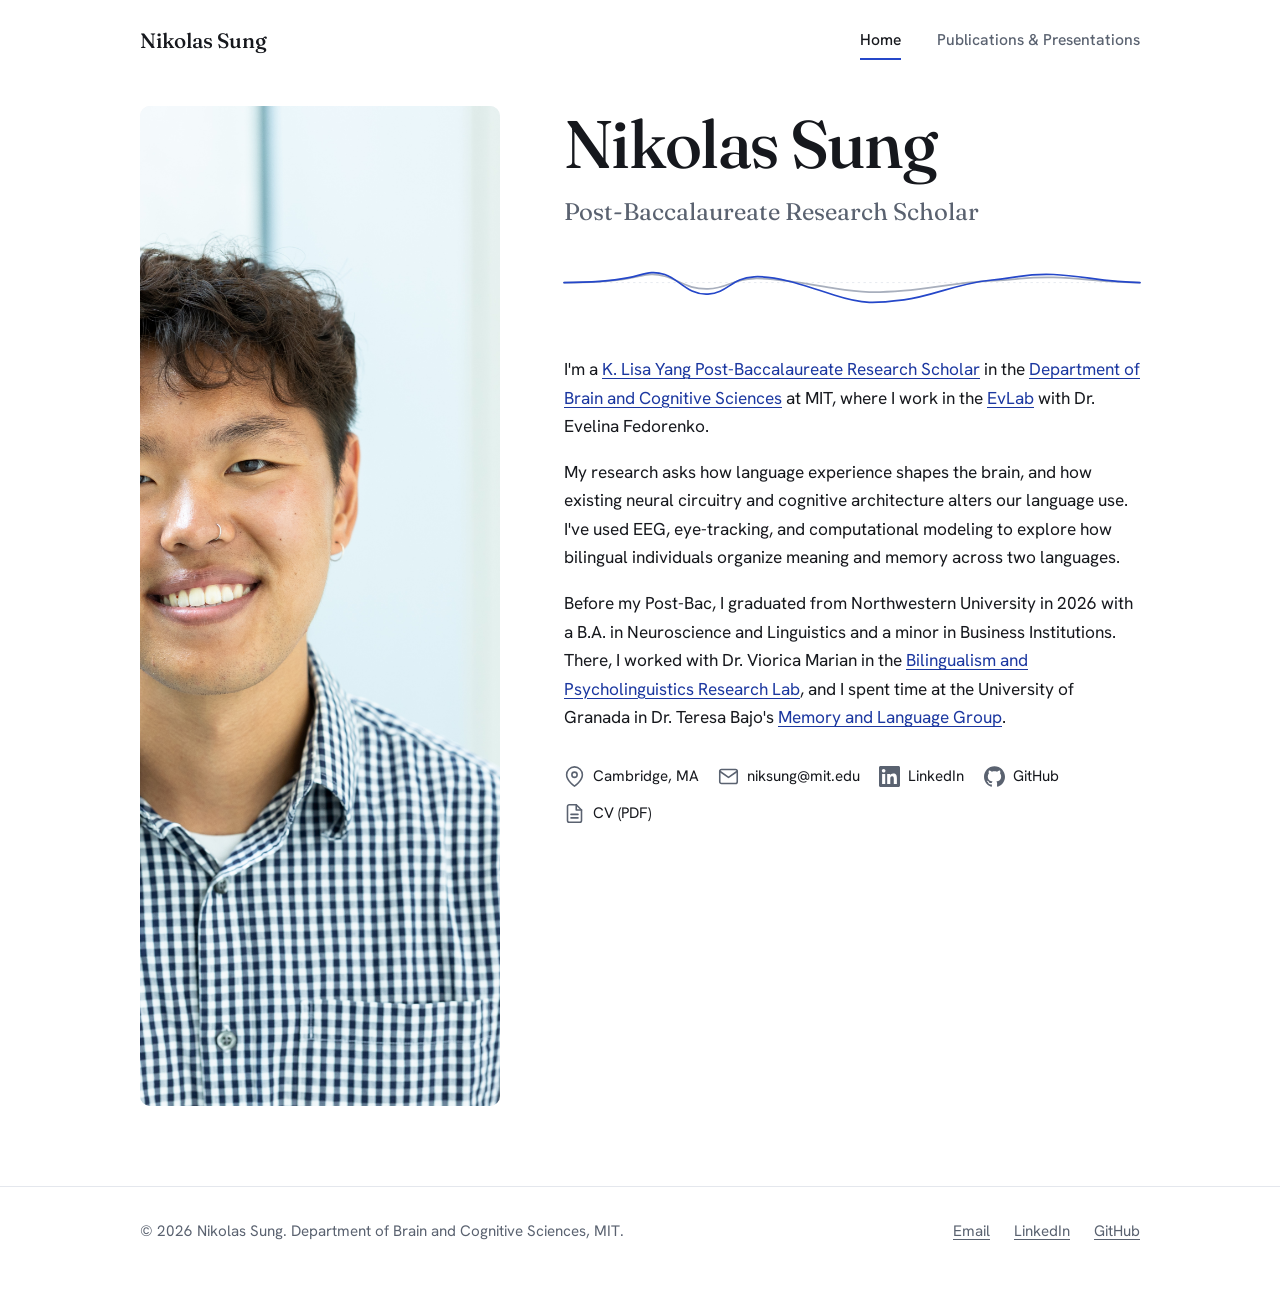
==== index.html @ ed0843cb "Add personal site" ====
<!doctype html>
<html lang="en">
<head>
  <meta charset="utf-8">
  <meta name="viewport" content="width=device-width, initial-scale=1">
  <title>Nikolas Sung | Post-Baccalaureate Research Scholar</title>
  <meta name="description" content="Nikolas Sung studies how language experience shapes the brain, with a focus on bilingual memory. K. Lisa Yang Post-Baccalaureate Research Scholar at MIT.">
  <link rel="preconnect" href="https://fonts.googleapis.com">
  <link rel="preconnect" href="https://fonts.gstatic.com" crossorigin>
  <link href="https://fonts.googleapis.com/css2?family=Fraunces:opsz,wght@9..144,400;9..144,500;9..144,600&family=Hanken+Grotesk:wght@400;500;600&display=swap" rel="stylesheet">
  <link rel="stylesheet" href="css/style.css">
  <script src="js/data.js" defer></script>
  <script src="js/main.js" defer></script>
</head>
<body data-page="home">
  <a class="skip" href="#main">Skip to content</a>
  <header class="site-header" id="site-header"></header>

  <main id="main" class="wrap">
    <div class="profile">

      <aside class="profile-side">
        <!-- Your photo goes in assets/images/headshot.jpg.
             To adjust the crop, change --photo-pos at the top of css/style.css -->
        <img class="portrait" src="assets/images/headshot.jpg" alt="Portrait of Nikolas Sung" width="800" height="1000">

      </aside>

      <div>
        <h1>Nikolas Sung</h1>
        <p class="hero-role">Post-Baccalaureate Research Scholar</p>

        <!-- Two overlaid ERP-style waveforms, drawn once on page load -->
        <svg class="wave" viewBox="0 0 1000 130" aria-hidden="true" focusable="false">
          <line class="axis" x1="0" y1="60" x2="1000" y2="60"/>
          <path class="line line-b" pathLength="1" d="M0 60 C40 60 80 58 110 53 S150 42 175 49 S215 72 250 71 S290 54 330 53 S420 62 470 70 S540 78 590 74 S680 60 740 57 S800 50 850 51 S940 60 1000 60"/>
          <path class="line line-a" pathLength="1" d="M0 60 C40 60 80 58 110 52 S150 38 175 46 S215 82 250 80 S290 52 330 50 S420 66 470 82 S540 96 590 90 S680 62 740 56 S800 44 850 46 S940 60 1000 60"/>
        </svg>

        <div class="bio">
          <p>I'm a <a href="https://mcgovern.mit.edu/k-lisa-yang-post-baccalaureate-program/" target="_blank" rel="noopener noreferrer">K. Lisa Yang Post-Baccalaureate Research Scholar</a> in the <a href="https://bcs.mit.edu/" target="_blank" rel="noopener noreferrer">Department of Brain and Cognitive Sciences</a> at MIT, where I work in the <a href="https://evlab.mit.edu" target="_blank" rel="noopener noreferrer">EvLab</a> with Dr. Evelina Fedorenko.</p>

          <p>My research asks how language experience shapes the brain, and how existing neural circuitry and cognitive architecture alters our language use. I've used EEG, eye-tracking, and computational modeling to explore how bilingual individuals organize meaning and memory across two languages.</p>

          <p>Before my Post-Bac, I graduated from Northwestern University in 2026 with a B.A. in Neuroscience and Linguistics and a minor in Business Institutions. There, I worked with Dr. Viorica Marian in the <a href="https://bilingualism.northwestern.edu/" target="_blank" rel="noopener noreferrer">Bilingualism and Psycholinguistics Research Lab</a>, and I spent time at the University of Granada in Dr. Teresa Bajo's <a href="https://www.memoryugr.es/" target="_blank" rel="noopener noreferrer">Memory and Language Group</a>.</p>
        </div>

          <ul class="profile-links">
            <li>
              <svg viewBox="0 0 24 24" class="icon-line" aria-hidden="true"><path d="M21 10c0 7-9 13-9 13s-9-6-9-13a9 9 0 0 1 18 0z"/><circle cx="12" cy="10" r="3"/></svg>
              <span>Cambridge, MA</span>
            </li>
            <li>
              <svg viewBox="0 0 24 24" class="icon-line" aria-hidden="true"><path d="M4 4h16c1.1 0 2 .9 2 2v12c0 1.1-.9 2-2 2H4c-1.1 0-2-.9-2-2V6c0-1.1.9-2 2-2z"/><polyline points="22,6 12,13 2,6"/></svg>
              <a href="mailto:niksung@mit.edu">niksung@mit.edu</a>
            </li>
            <li>
              <svg viewBox="0 0 24 24" class="icon-fill" aria-hidden="true"><path d="M20.447 20.452h-3.554v-5.569c0-1.328-.027-3.037-1.852-3.037-1.853 0-2.136 1.445-2.136 2.939v5.667H9.351V9h3.414v1.561h.046c.477-.9 1.637-1.85 3.37-1.85 3.601 0 4.267 2.37 4.267 5.455v6.286zM5.337 7.433c-1.144 0-2.063-.926-2.063-2.065 0-1.138.92-2.063 2.063-2.063 1.14 0 2.064.925 2.064 2.063 0 1.139-.925 2.065-2.064 2.065zm1.782 13.019H3.555V9h3.564v11.452zM22.225 0H1.771C.792 0 0 .774 0 1.729v20.542C0 23.227.792 24 1.771 24h20.451C23.2 24 24 23.227 24 22.271V1.729C24 .774 23.2 0 22.222 0h.003z"/></svg>
              <a href="https://www.linkedin.com/in/nik-sung" target="_blank" rel="noopener noreferrer">LinkedIn</a>
            </li>
            <li>
              <svg viewBox="0 0 24 24" class="icon-fill" aria-hidden="true"><path d="M12 .297c-6.63 0-12 5.373-12 12 0 5.303 3.438 9.8 8.205 11.385.6.113.82-.258.82-.577 0-.285-.01-1.04-.015-2.04-3.338.724-4.042-1.61-4.042-1.61C4.422 18.07 3.633 17.7 3.633 17.7c-1.087-.744.084-.729.084-.729 1.205.084 1.838 1.236 1.838 1.236 1.07 1.835 2.809 1.305 3.495.998.108-.776.417-1.305.76-1.605-2.665-.3-5.466-1.332-5.466-5.93 0-1.31.465-2.38 1.235-3.22-.135-.303-.54-1.523.105-3.176 0 0 1.005-.322 3.3 1.23.96-.267 1.98-.399 3-.405 1.02.006 2.04.138 3 .405 2.28-1.552 3.285-1.23 3.285-1.23.645 1.653.24 2.873.12 3.176.765.84 1.23 1.91 1.23 3.22 0 4.61-2.805 5.625-5.475 5.92.42.36.81 1.096.81 2.22 0 1.606-.015 2.896-.015 3.286 0 .315.21.69.825.57C20.565 22.092 24 17.592 24 12.297c0-6.627-5.373-12-12-12"/></svg>
              <a href="https://github.com/nsung724" target="_blank" rel="noopener noreferrer">GitHub</a>
            </li>
            <li>
              <svg viewBox="0 0 24 24" class="icon-line" aria-hidden="true"><path d="M14 2H6a2 2 0 0 0-2 2v16a2 2 0 0 0 2 2h12a2 2 0 0 0 2-2V8z"/><polyline points="14 2 14 8 20 8"/><line x1="16" y1="13" x2="8" y2="13"/><line x1="16" y1="17" x2="8" y2="17"/></svg>
              <a href="assets/CV-Sung-Nikolas-September2026.pdf">CV (PDF)</a>
            </li>
          </ul>
      </div>

    </div>
  </main>

  <footer id="site-footer"></footer>
</body>
</html>
---- css/style.css ----
/* ==========================================================
   Nikolas Sung: personal site
   Edit colors, fonts, and photo position here.
   ========================================================== */

:root {
  --bg: #ffffff;
  --ink: #16181d;
  --muted: #5a6270;
  --rule: #e4e7ed;
  --tint: #f3f5fa;
  --accent: #2547c9;
  --accent-dark: #1b37a0;
  --wave-b: #a8afbd;

  /* PHOTO POSITION: "x% y%". Which part of your photo stays visible when it is cropped.
     x: 0% shows the left edge of the photo, 100% shows the right edge.
     y: 0% shows the top, 100% shows the bottom.
     If part of your face is cut off, nudge x (try 30%, 40%, 60%, 70%) until it fits. */
  --photo-pos: 55% 25%;

  --serif: "Fraunces", Georgia, "Times New Roman", serif;
  --sans: "Hanken Grotesk", system-ui, -apple-system, "Segoe UI", Roboto, sans-serif;

  --wrap: 1080px;
  --gutter: clamp(1.25rem, 4vw, 2.5rem);
}

*, *::before, *::after { box-sizing: border-box; }
html { -webkit-text-size-adjust: 100%; scroll-behavior: smooth; }

body {
  margin: 0;
  background: var(--bg);
  color: var(--ink);
  font-family: var(--sans);
  font-size: 1.0625rem;
  line-height: 1.65;
  -webkit-font-smoothing: antialiased;
}

img { max-width: 100%; display: block; }

a { color: var(--accent-dark); text-underline-offset: 0.2em; text-decoration-thickness: 1px; }
a:hover { color: var(--accent); text-decoration-thickness: 2px; }

:focus-visible { outline: 3px solid var(--accent); outline-offset: 3px; border-radius: 2px; }

.wrap { max-width: var(--wrap); margin: 0 auto; padding: 0 var(--gutter); }
.muted { color: var(--muted); }

.skip { position: absolute; left: -999px; top: 0; background: var(--ink); color: #fff; padding: 0.6rem 1rem; z-index: 10; }
.skip:focus { left: 0; }

/* ---------- Type ---------- */
h1, h2, h3, h4 { font-family: var(--serif); font-weight: 500; line-height: 1.12; letter-spacing: -0.015em; margin: 0; }
h1 { font-size: clamp(2.6rem, 6.4vw, 4.2rem); letter-spacing: -0.025em; }
h2 { font-size: clamp(1.7rem, 3.4vw, 2.3rem); }
p { margin: 0 0 1em; max-width: 62ch; }

/* ---------- Header ---------- */
.site-header { padding: 1.4rem 0; min-height: 5rem; }
.header-inner { display: flex; align-items: center; justify-content: space-between; gap: 0.5rem 2rem; flex-wrap: wrap; }

.brand { font-family: var(--serif); font-size: 1.3rem; font-weight: 500; color: var(--ink); text-decoration: none; letter-spacing: -0.01em; }
.brand:hover { color: var(--accent); text-decoration: none; }

.site-nav { display: flex; flex-wrap: wrap; gap: 0.25rem clamp(1.25rem, 3vw, 2.25rem); }
.site-nav a { color: var(--muted); text-decoration: none; font-weight: 500; font-size: 0.98rem; padding: 0.3rem 0; border-bottom: 2px solid transparent; }
.site-nav a:hover { color: var(--ink); }
.site-nav a[aria-current="page"] { color: var(--ink); border-bottom-color: var(--accent); }

/* ---------- Home: profile + bio ---------- */
.profile {
  display: grid;
  grid-template-columns: minmax(240px, 360px) 1fr;
  gap: clamp(2rem, 5vw, 4rem);
  align-items: start;
  padding: clamp(0.5rem, 2vw, 1.5rem) 0 1rem;
}

.portrait {
  width: 100%;
  aspect-ratio: 4 / 5;
  object-fit: cover;
  object-position: var(--photo-pos);
  border-radius: 10px;
  background: var(--tint);
}
.portrait-fallback { display: grid; place-items: center; font-family: var(--serif); font-size: 4rem; color: var(--accent); }

.profile-links { list-style: none; margin: 2rem 0 0; padding: 0; display: flex; flex-wrap: wrap; gap: 0.75rem 1.2rem; }
.profile-links li { display: flex; align-items: center; gap: 0.5rem; font-size: 0.95rem; }
.profile-links svg { width: 21px; height: 21px; flex: none; color: var(--muted); }
.profile-links a { color: var(--ink); text-decoration: none; }
.profile-links a:hover { color: var(--accent); text-decoration: underline; }
.profile-links li:has(a:hover) svg { color: var(--accent); }
.icon-fill { fill: currentColor; }
.icon-line { fill: none; stroke: currentColor; stroke-width: 1.8; stroke-linecap: round; stroke-linejoin: round; }

.hero-role { font-family: var(--serif); font-size: clamp(1.15rem, 2.2vw, 1.5rem); color: var(--muted); margin: 0.9rem 0 0; max-width: 32ch; line-height: 1.35; }
.bio p { font-size: 1.08rem; }
.bio p:last-child { margin-bottom: 0; }

@media (max-width: 820px) {
  .profile { grid-template-columns: 1fr; }
  .profile-side { max-width: 320px; }
}

/* ---------- Waveform: the one animated moment ---------- */
.wave { display: block; width: 100%; height: auto; margin: 1.25rem 0 2rem; overflow: visible; }
.wave .axis { stroke: var(--rule); stroke-width: 1.5; stroke-dasharray: 4 6; }
.wave .line { fill: none; stroke-width: 3; stroke-linecap: round; stroke-linejoin: round; stroke-dasharray: 1; stroke-dashoffset: 1; animation: draw 2.6s cubic-bezier(.4, .1, .2, 1) 0.2s forwards; }
.wave .line-a { stroke: var(--accent); }
.wave .line-b { stroke: var(--wave-b); animation-delay: 0.45s; }
@keyframes draw { to { stroke-dashoffset: 0; } }

@media (prefers-reduced-motion: reduce) {
  html { scroll-behavior: auto; }
  .wave .line { animation: none; stroke-dashoffset: 0; }
}

/* ---------- Publications & presentations page ---------- */
.page-head { padding: clamp(1rem, 4vw, 2.5rem) 0 1rem; }
.page-head p { color: var(--muted); font-size: 1.15rem; margin: 1.1rem 0 0; }

.block { margin-top: 3.5rem; }
.block-intro { color: var(--muted); margin: 0.75rem 0 1.75rem; }

.row { display: grid; grid-template-columns: 200px 1fr; gap: 1rem 2.5rem; padding: 2rem 0; border-top: 1px solid var(--rule); }
.row-label { font-family: var(--serif); font-weight: 500; font-size: 1.3rem; line-height: 1.25; letter-spacing: -0.01em; }
.row-body > :last-child { margin-bottom: 0; }

@media (max-width: 760px) { .row { grid-template-columns: 1fr; padding: 1.6rem 0; } }

.entry { margin: 0 0 2rem; }
.entry:last-child { margin-bottom: 0; }
.entry-title { font-size: 1.2rem; line-height: 1.3; max-width: 52ch; }
.entry-authors { color: var(--muted); font-size: 0.97rem; margin: 0.4rem 0 0.2rem; }
.entry-authors strong { color: var(--ink); font-weight: 600; }
.entry-venue { font-size: 0.97rem; margin: 0.4rem 0 0.5rem; }
.tags { display: flex; gap: 0.5rem; margin: 0; }
.tag { font-size: 0.85rem; font-weight: 500; padding: 0.1rem 0.65rem; border: 1px solid var(--rule); border-radius: 999px; color: var(--muted); }
.tag-accent { border-color: var(--accent); color: var(--accent-dark); }

.filters { display: flex; gap: 0.5rem; margin-bottom: 1.5rem; }
.filters button { font: inherit; font-size: 0.95rem; font-weight: 500; padding: 0.4rem 1rem; border-radius: 999px; cursor: pointer; background: #fff; color: var(--ink); border: 1px solid var(--rule); }
.filters button:hover { border-color: var(--accent); }
.filters button[aria-pressed="true"] { background: var(--accent); border-color: var(--accent); color: #fff; }

/* Thesis abstract */
.abstract { margin-top: 1rem; max-width: 66ch; }
.abstract summary { cursor: pointer; font-weight: 600; color: var(--accent-dark); width: fit-content; }
.abstract summary:hover { color: var(--accent); }
.abstract[open] summary { margin-bottom: 1rem; }
.abstract p { font-size: 1rem; max-width: none; }

/* ---------- Footer ---------- */
.site-footer { margin-top: 4rem; padding: 2rem 0 3rem; border-top: 1px solid var(--rule); color: var(--muted); font-size: 0.95rem; }
.footer-inner { display: flex; flex-wrap: wrap; justify-content: space-between; gap: 0.75rem 2rem; }
.footer-inner a { color: var(--muted); }
.footer-inner a:hover { color: var(--accent); }
.footer-links { display: flex; gap: 1.5rem; }
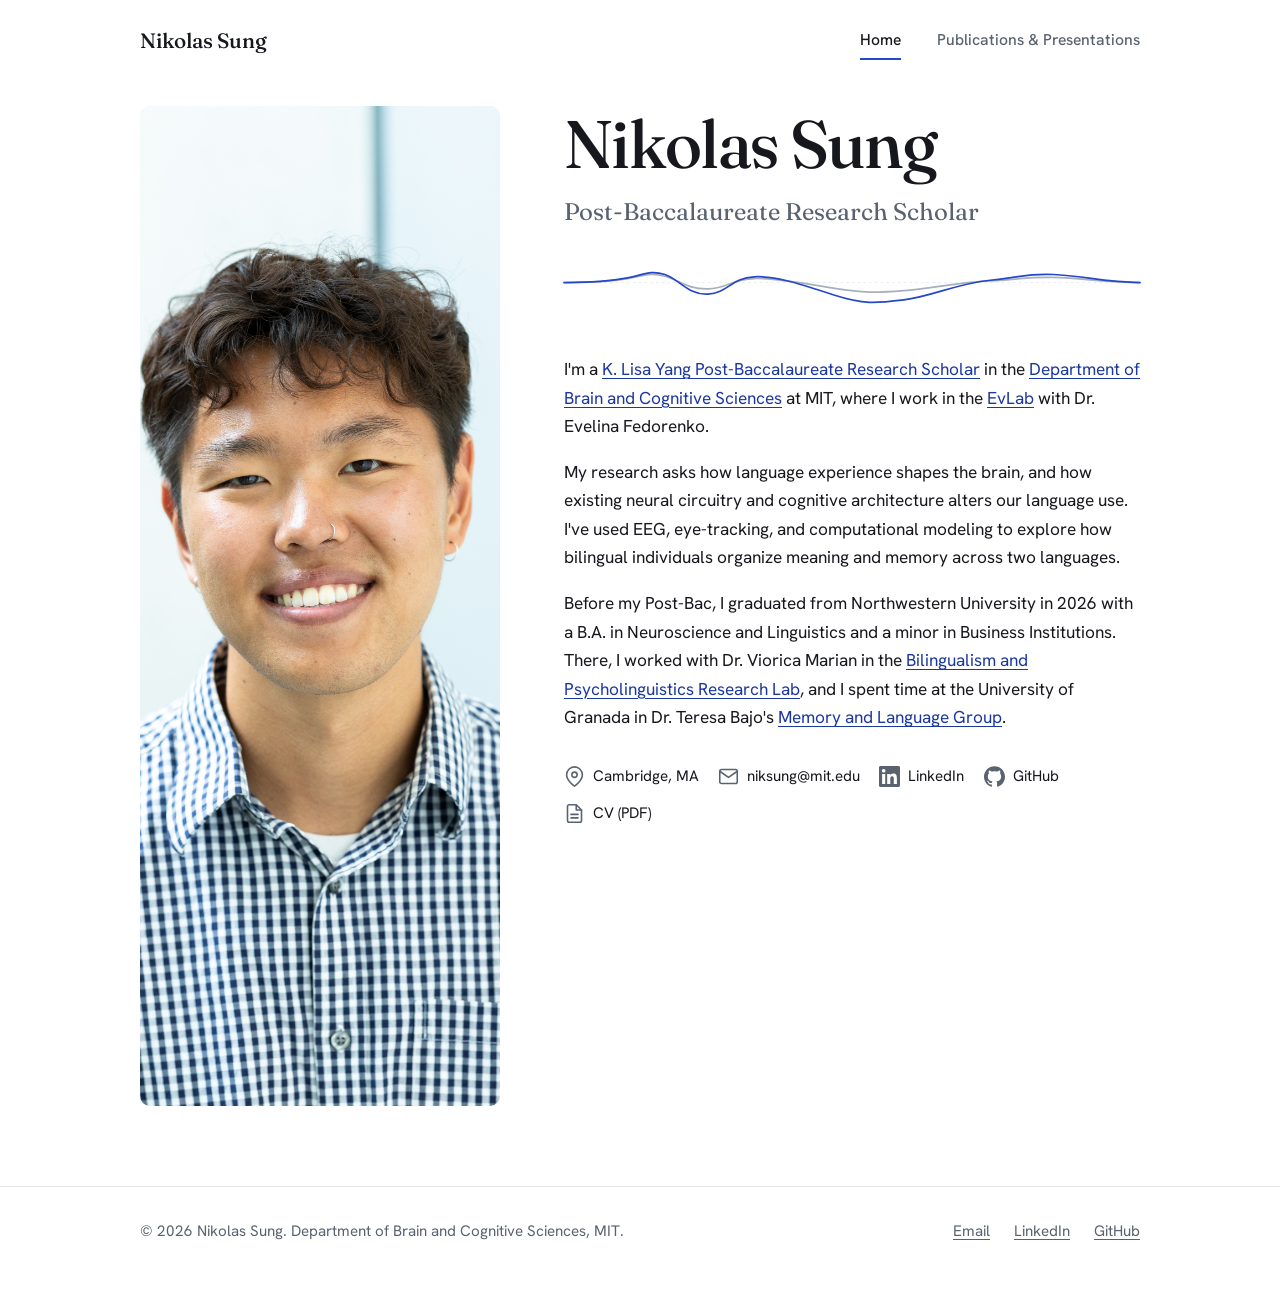
==== commit 34ddc003: "Change name" ====
--- a/index.html
+++ b/index.html
@@ -60,7 +60,7 @@
             </li>
             <li>
               <svg viewBox="0 0 24 24" class="icon-fill" aria-hidden="true"><path d="M12 .297c-6.63 0-12 5.373-12 12 0 5.303 3.438 9.8 8.205 11.385.6.113.82-.258.82-.577 0-.285-.01-1.04-.015-2.04-3.338.724-4.042-1.61-4.042-1.61C4.422 18.07 3.633 17.7 3.633 17.7c-1.087-.744.084-.729.084-.729 1.205.084 1.838 1.236 1.838 1.236 1.07 1.835 2.809 1.305 3.495.998.108-.776.417-1.305.76-1.605-2.665-.3-5.466-1.332-5.466-5.93 0-1.31.465-2.38 1.235-3.22-.135-.303-.54-1.523.105-3.176 0 0 1.005-.322 3.3 1.23.96-.267 1.98-.399 3-.405 1.02.006 2.04.138 3 .405 2.28-1.552 3.285-1.23 3.285-1.23.645 1.653.24 2.873.12 3.176.765.84 1.23 1.91 1.23 3.22 0 4.61-2.805 5.625-5.475 5.92.42.36.81 1.096.81 2.22 0 1.606-.015 2.896-.015 3.286 0 .315.21.69.825.57C20.565 22.092 24 17.592 24 12.297c0-6.627-5.373-12-12-12"/></svg>
-              <a href="https://github.com/nsung724" target="_blank" rel="noopener noreferrer">GitHub</a>
+              <a href="https://github.com/nikolassung" target="_blank" rel="noopener noreferrer">GitHub</a>
             </li>
             <li>
               <svg viewBox="0 0 24 24" class="icon-line" aria-hidden="true"><path d="M14 2H6a2 2 0 0 0-2 2v16a2 2 0 0 0 2 2h12a2 2 0 0 0 2-2V8z"/><polyline points="14 2 14 8 20 8"/><line x1="16" y1="13" x2="8" y2="13"/><line x1="16" y1="17" x2="8" y2="17"/></svg>
--- a/css/style.css
+++ b/css/style.css
@@ -17,7 +17,7 @@
      x: 0% shows the left edge of the photo, 100% shows the right edge.
      y: 0% shows the top, 100% shows the bottom.
      If part of your face is cut off, nudge x (try 30%, 40%, 60%, 70%) until it fits. */
-  --photo-pos: 55% 25%;
+  --photo-pos: 45% 25%;
 
   --serif: "Fraunces", Georgia, "Times New Roman", serif;
   --sans: "Hanken Grotesk", system-ui, -apple-system, "Segoe UI", Roboto, sans-serif;
